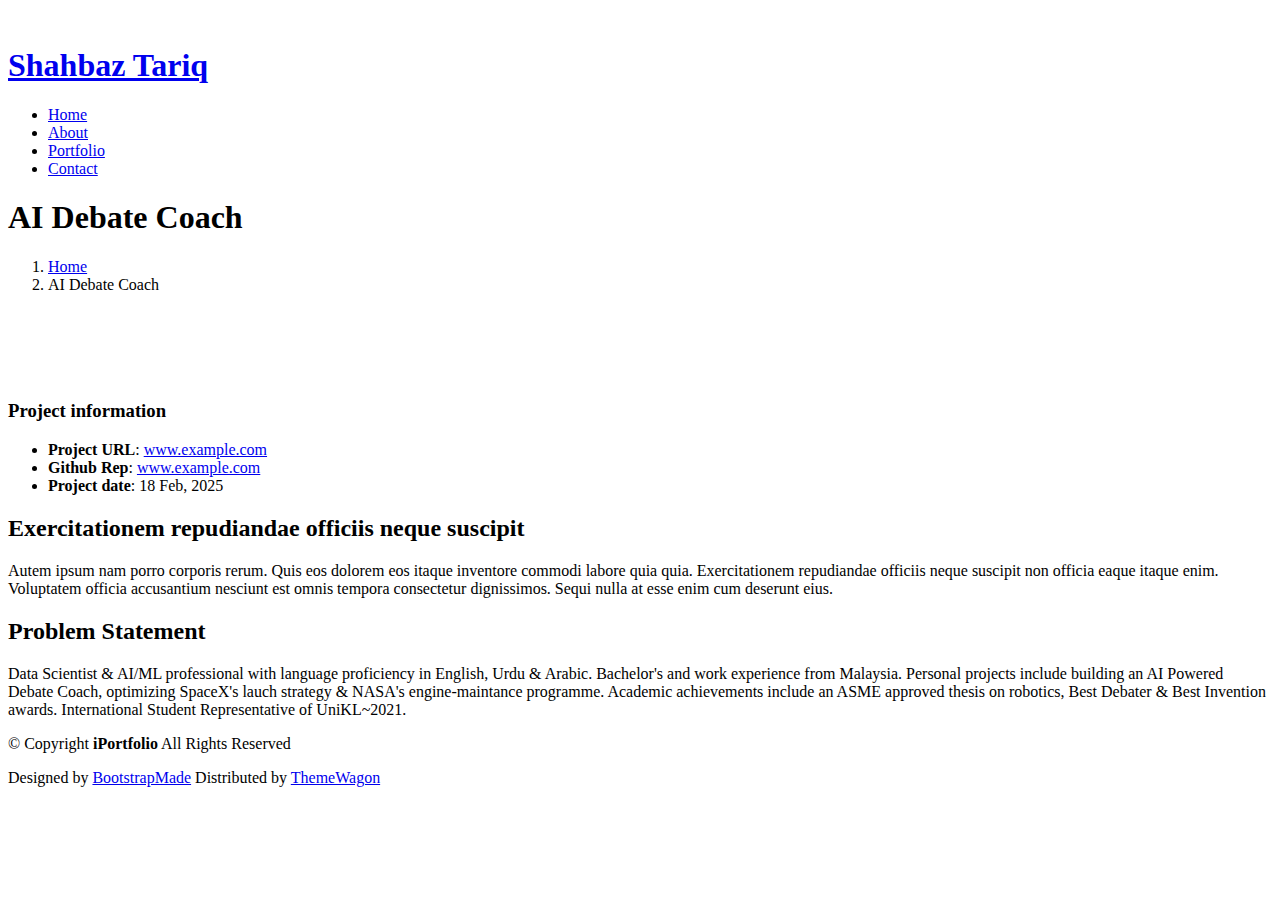
==== portfolio-details-ai-debate-coach.html @ 347a324b "Initial commit" ====
<!DOCTYPE html>
<html lang="en">

<head>
  <meta charset="utf-8">
  <meta content="width=device-width, initial-scale=1.0" name="viewport">
  <title>Portfolio Details - iPortfolio Bootstrap Template</title>
  <meta content="" name="description">
  <meta content="" name="keywords">

  <!-- Favicons -->
  <link href="assets/img/favicon.png" rel="icon">
  <link href="assets/img/apple-touch-icon.png" rel="apple-touch-icon">

  <!-- Fonts -->
  <link href="https://fonts.googleapis.com" rel="preconnect">
  <link href="https://fonts.gstatic.com" rel="preconnect" crossorigin>
  <link href="https://fonts.googleapis.com/css2?family=Roboto:ital,wght@0,100;0,300;0,400;0,500;0,700;0,900;1,100;1,300;1,400;1,500;1,700;1,900&family=Poppins:ital,wght@0,100;0,200;0,300;0,400;0,500;0,600;0,700;0,800;0,900;1,100;1,200;1,300;1,400;1,500;1,600;1,700;1,800;1,900&family=Raleway:ital,wght@0,100;0,200;0,300;0,400;0,500;0,600;0,700;0,800;0,900;1,100;1,200;1,300;1,400;1,500;1,600;1,700;1,800;1,900&display=swap" rel="stylesheet">

  <!-- Vendor CSS Files -->
  <link href="assets/vendor/bootstrap/css/bootstrap.min.css" rel="stylesheet">
  <link href="assets/vendor/bootstrap-icons/bootstrap-icons.css" rel="stylesheet">
  <link href="assets/vendor/aos/aos.css" rel="stylesheet">
  <link href="assets/vendor/glightbox/css/glightbox.min.css" rel="stylesheet">
  <link href="assets/vendor/swiper/swiper-bundle.min.css" rel="stylesheet">

  <!-- Main CSS File -->
  <link href="assets/css/main.css" rel="stylesheet">

  <!-- =======================================================
  * Template Name: iPortfolio
  * Template URL: https://bootstrapmade.com/iportfolio-bootstrap-portfolio-websites-template/
  * Updated: Jun 29 2024 with Bootstrap v5.3.3
  * Author: BootstrapMade.com
  * License: https://bootstrapmade.com/license/
  ======================================================== -->
</head>

<body class="portfolio-details-page">

  <header id="header" class="header dark-background d-flex flex-column">
    <i class="header-toggle d-xl-none bi bi-list"></i>

    <div class="profile-img">
      <img src="assets/img/my-profile-img.jpg" alt="" class="img-fluid rounded-circle">
    </div>

    <a href="index.html" class="logo d-flex align-items-center justify-content-center">
      <!-- Uncomment the line below if you also wish to use an image logo -->
      <!-- <img src="assets/img/logo.png" alt=""> -->
      <h1 class="sitename">Shahbaz Tariq</h1>
    </a>

    <div class="social-links text-center">
      <a href="#" class="twitter"><i class="bi bi-twitter-x"></i></a>
      <a href="#" class="facebook"><i class="bi bi-facebook"></i></a>
      <a href="#" class="instagram"><i class="bi bi-instagram"></i></a>
      <a href="#" class="google-plus"><i class="bi bi-skype"></i></a>
      <a href="#" class="linkedin"><i class="bi bi-linkedin"></i></a>
    </div>

    <nav id="navmenu" class="navmenu">
      <ul>
        <li><a href="#hero"><i class="bi bi-house navicon"></i>Home</a></li>
        <li><a href="#about"><i class="bi bi-person navicon"></i> About</a></li>
        <li><a href="#portfolio"><i class="bi bi-images navicon"></i> Portfolio</a></li>
        <li><a href="#contact"><i class="bi bi-envelope navicon"></i> Contact</a></li>
      </ul>
    </nav>

  </header>

  <main class="main">

    <!-- Page Title -->
    <div class="page-title dark-background">
      <div class="container d-lg-flex justify-content-between align-items-center">
        <h1 class="mb-2 mb-lg-0">AI Debate Coach</h1>
        <nav class="breadcrumbs">
          <ol>
            <li><a href="index.html">Home</a></li>
            <li class="current">AI Debate Coach</li>
          </ol>
        </nav>
      </div>
    </div><!-- End Page Title -->

    <!-- Portfolio Details Section -->
    <section id="portfolio-details" class="portfolio-details section">

      <div class="container" data-aos="fade-up" data-aos-delay="100">

        <div class="row gy-4">

          <div class="col-lg-8">
            <div class="portfolio-details-slider swiper init-swiper">

              <script type="application/json" class="swiper-config">
                {
                  "loop": true,
                  "speed": 600,
                  "autoplay": {
                    "delay": 5000
                  },
                  "slidesPerView": "auto",
                  "pagination": {
                    "el": ".swiper-pagination",
                    "type": "bullets",
                    "clickable": true
                  }
                }
              </script>

              <div class="swiper-wrapper align-items-center">

                <div class="swiper-slide">
                  <img src="assets/img/portfolio/app-1.jpg" alt="">
                </div>

                <div class="swiper-slide">
                  <img src="assets/img/portfolio/product-1.jpg" alt="">
                </div>

                <div class="swiper-slide">
                  <img src="assets/img/portfolio/branding-1.jpg" alt="">
                </div>

                <div class="swiper-slide">
                  <img src="assets/img/portfolio/books-1.jpg" alt="">
                </div>

              </div>
              <div class="swiper-pagination"></div>
            </div>
          </div>

          <div class="col-lg-4">
            <div class="portfolio-info" data-aos="fade-up" data-aos-delay="200">
              <h3>Project information</h3>
              <ul>
                <li><strong>Project URL</strong>: <a href="#">www.example.com</a></li>
                <li><strong>Github Rep</strong>: <a href="#">www.example.com</a></li>
                <li><strong>Project date</strong>: 18 Feb, 2025</li>
                
              </ul>
            </div>
            <div class="portfolio-description" data-aos="fade-up" data-aos-delay="300">
              <h2>Exercitationem repudiandae officiis neque suscipit</h2>
              <p>
                Autem ipsum nam porro corporis rerum. Quis eos dolorem eos itaque inventore commodi labore quia quia. Exercitationem repudiandae officiis neque suscipit non officia eaque itaque enim. Voluptatem officia accusantium nesciunt est omnis tempora consectetur dignissimos. Sequi nulla at esse enim cum deserunt eius.
              </p>
            </div>
          </div>

        </div>

      </div>

    </section><!-- /Portfolio Details Section -->

    <section id="project details", class="project details section ">
      <div class="container section-title" data-aos="fade-up">
        <h2>Problem Statement</h2>
        <p>Data Scientist & AI/ML professional with language proficiency in English, Urdu & Arabic. Bachelor's and work experience from Malaysia. Personal projects include building an AI Powered Debate Coach, optimizing SpaceX's lauch strategy & NASA's engine-maintance programme. Academic achievements include an ASME approved thesis on robotics, Best Debater & Best Invention awards. International Student Representative of UniKL~2021.</p>
      </div><!-- End Section Title -->




    </section>



  </main>

  <footer id="footer" class="footer position-relative light-background">

    <div class="container">
      <div class="copyright text-center ">
        <p>© <span>Copyright</span> <strong class="px-1 sitename">iPortfolio</strong> <span>All Rights Reserved</span></p>
      </div>
      <div class="credits">
        <!-- All the links in the footer should remain intact. -->
        <!-- You can delete the links only if you've purchased the pro version. -->
        <!-- Licensing information: https://bootstrapmade.com/license/ -->
        <!-- Purchase the pro version with working PHP/AJAX contact form: [buy-url] -->
        Designed by <a href="https://bootstrapmade.com/">BootstrapMade</a> Distributed by <a href="https://themewagon.com">ThemeWagon</a>
      </div>
    </div>

  </footer>

  <!-- Scroll Top -->
  <a href="#" id="scroll-top" class="scroll-top d-flex align-items-center justify-content-center"><i class="bi bi-arrow-up-short"></i></a>

  <!-- Preloader -->
  <div id="preloader"></div>

  <!-- Vendor JS Files -->
  <script src="assets/vendor/bootstrap/js/bootstrap.bundle.min.js"></script>
  <script src="assets/vendor/php-email-form/validate.js"></script>
  <script src="assets/vendor/aos/aos.js"></script>
  <script src="assets/vendor/typed.js/typed.umd.js"></script>
  <script src="assets/vendor/purecounter/purecounter_vanilla.js"></script>
  <script src="assets/vendor/waypoints/noframework.waypoints.js"></script>
  <script src="assets/vendor/glightbox/js/glightbox.min.js"></script>
  <script src="assets/vendor/imagesloaded/imagesloaded.pkgd.min.js"></script>
  <script src="assets/vendor/isotope-layout/isotope.pkgd.min.js"></script>
  <script src="assets/vendor/swiper/swiper-bundle.min.js"></script>

  <!-- Main JS File -->
  <script src="assets/js/main.js"></script>

</body>

</html>
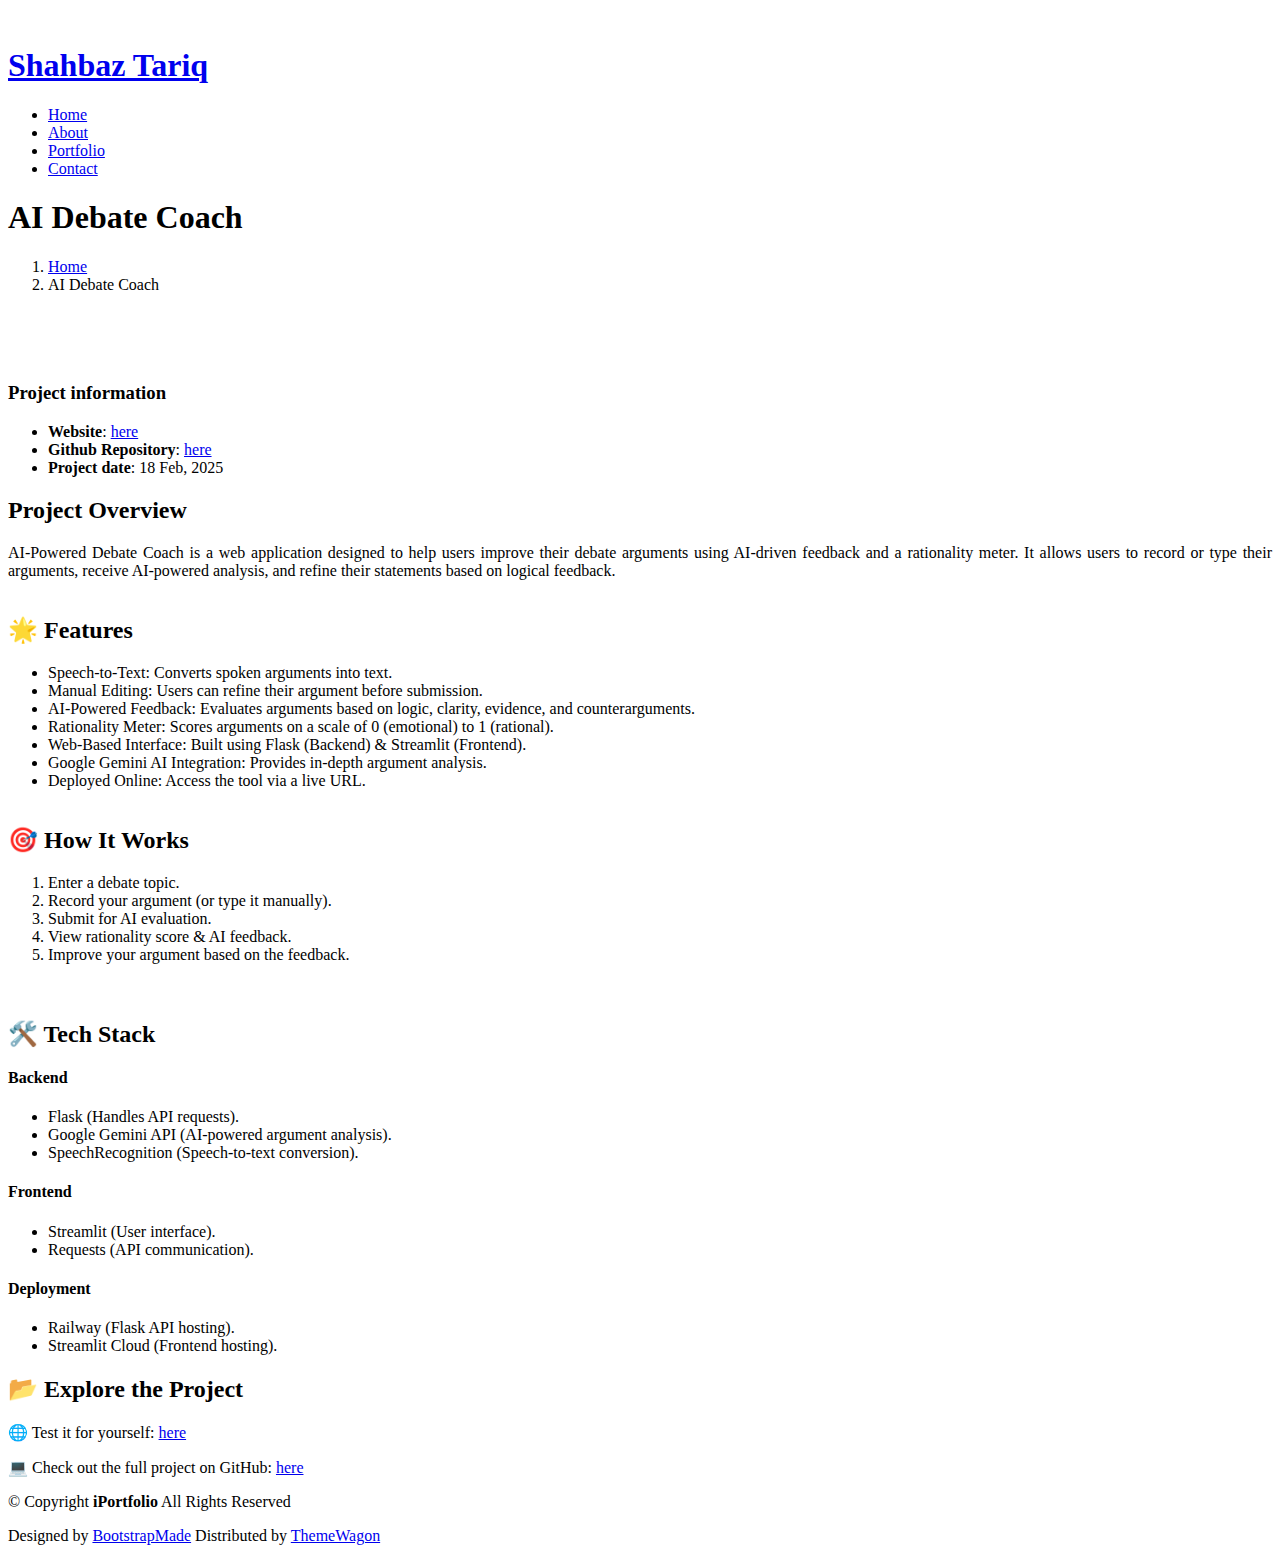
==== commit d9a3ada1: "add portfolio content" ====
--- a/portfolio-details-ai-debate-coach.html
+++ b/portfolio-details-ai-debate-coach.html
@@ -62,9 +62,9 @@
     <nav id="navmenu" class="navmenu">
       <ul>
         <li><a href="#hero"><i class="bi bi-house navicon"></i>Home</a></li>
-        <li><a href="#about"><i class="bi bi-person navicon"></i> About</a></li>
-        <li><a href="#portfolio"><i class="bi bi-images navicon"></i> Portfolio</a></li>
-        <li><a href="#contact"><i class="bi bi-envelope navicon"></i> Contact</a></li>
+        <li><a href="#about"><i class="bi bi-person navicon"></i>About</a></li>
+        <li><a href="#portfolio"><i class="bi bi-images navicon"></i>Portfolio</a></li>
+        <li><a href="#contact"><i class="bi bi-envelope navicon"></i>Contact</a></li>
       </ul>
     </nav>
 
@@ -114,21 +114,16 @@
               <div class="swiper-wrapper align-items-center">
 
                 <div class="swiper-slide">
-                  <img src="assets/img/portfolio/app-1.jpg" alt="">
+                  <img src="assets/img/ai debate coach/debating ai.png" alt="">
                 </div>
 
                 <div class="swiper-slide">
-                  <img src="assets/img/portfolio/product-1.jpg" alt="">
+                  <img src="assets/img/ai debate coach/debate ai.png" alt="">
                 </div>
 
                 <div class="swiper-slide">
-                  <img src="assets/img/portfolio/branding-1.jpg" alt="">
+                  <img src="assets/img/ai debate coach/Great ai debate.png" alt="">
                 </div>
-
-                <div class="swiper-slide">
-                  <img src="assets/img/portfolio/books-1.jpg" alt="">
-                </div>
-
               </div>
               <div class="swiper-pagination"></div>
             </div>
@@ -138,16 +133,16 @@
             <div class="portfolio-info" data-aos="fade-up" data-aos-delay="200">
               <h3>Project information</h3>
               <ul>
-                <li><strong>Project URL</strong>: <a href="#">www.example.com</a></li>
-                <li><strong>Github Rep</strong>: <a href="#">www.example.com</a></li>
+                <li><strong>Website</strong>: <a href="#">here</a></li>
+                <li><strong>Github Repository</strong>: <a href="https://github.com/STBreeze/AI-Debate-Coach.git">here</a></li>
                 <li><strong>Project date</strong>: 18 Feb, 2025</li>
                 
               </ul>
             </div>
             <div class="portfolio-description" data-aos="fade-up" data-aos-delay="300">
-              <h2>Exercitationem repudiandae officiis neque suscipit</h2>
-              <p>
-                Autem ipsum nam porro corporis rerum. Quis eos dolorem eos itaque inventore commodi labore quia quia. Exercitationem repudiandae officiis neque suscipit non officia eaque itaque enim. Voluptatem officia accusantium nesciunt est omnis tempora consectetur dignissimos. Sequi nulla at esse enim cum deserunt eius.
+              <h2>Project Overview</h2>
+              <p style="text-align: justify;">
+                AI-Powered Debate Coach is a web application designed to help users improve their debate arguments using AI-driven feedback and a rationality meter. It allows users to record or type their arguments, receive AI-powered analysis, and refine their statements based on logical feedback.
               </p>
             </div>
           </div>
@@ -160,16 +155,71 @@
 
     <section id="project details", class="project details section ">
       <div class="container section-title" data-aos="fade-up">
-        <h2>Problem Statement</h2>
-        <p>Data Scientist & AI/ML professional with language proficiency in English, Urdu & Arabic. Bachelor's and work experience from Malaysia. Personal projects include building an AI Powered Debate Coach, optimizing SpaceX's lauch strategy & NASA's engine-maintance programme. Academic achievements include an ASME approved thesis on robotics, Best Debater & Best Invention awards. International Student Representative of UniKL~2021.</p>
+        <img src="assets/img/ai debate coach/Project_Demo.png" alt="" style="display: block; margin: 0 auto; max-width: 90%; height: auto;">
+      </div>
+
+      <div class="container section-title" data-aos="fade-up">
+        <h2>🌟 Features</h2>
+        <ul class="emoji-ticks">
+          <li>Speech-to-Text: Converts spoken arguments into text.</li>
+          <li>Manual Editing: Users can refine their argument before submission.</li>
+          <li>AI-Powered Feedback: Evaluates arguments based on logic, clarity, evidence, and counterarguments.</li>
+          <li>Rationality Meter: Scores arguments on a scale of 0 (emotional) to 1 (rational).</li>
+          <li>Web-Based Interface: Built using Flask (Backend) & Streamlit (Frontend).</li>
+          <li>Google Gemini AI Integration: Provides in-depth argument analysis.</li>
+          <li>Deployed Online: Access the tool via a live URL.</li>
+        </ul>
+        
       </div><!-- End Section Title -->
 
-
-
-
+      <div class="container section-title" data-aos="fade-up">
+        <img src="assets/img/ai debate coach/Recording_Feature.png" alt="" style="display: block; margin: 0 auto; max-width: 90%; height: auto;">
+      </div>      
+
+      <div class="container section-title" data-aos="fade-up">
+        <h2>🎯 How It Works</h2>
+        <ol>
+          <li>Enter a debate topic.</li>
+          <li>Record your argument (or type it manually).</li>
+          <li>Submit for AI evaluation.</li>
+          <li>View rationality score & AI feedback.</li>
+          <li>Improve your argument based on the feedback.</li>
+        </ol>
+      </div><!-- End Section Title -->
+
+      <div class="container section-title" data-aos="fade-up">
+        <img src="assets/img/ai debate coach/Sample_Topic&Argument.png" alt="" style="display: block; margin: 0 auto; max-width: 90%; height: auto;">
+        <img src="assets/img/ai debate coach/AI_Feedback.png" alt="" style="display: block; margin: 0 auto; max-width: 90%; height: auto; margin-top: 10px;">
+        <img src="assets/img/ai debate coach/AI_Feedback_2.png" alt="" style="display: block; margin: 0 auto; max-width: 90%; height: auto; margin-top: 10px;">
+      </div>
+
+      <div class="container section-title" data-aos="fade-up">
+        <h2>🛠️ Tech Stack</h2>
+        <h4>Backend</h4>
+        <ul  class="emoji-ticks">
+          <li>Flask (Handles API requests).</li>
+          <li>Google Gemini API (AI-powered argument analysis).</li>
+          <li>SpeechRecognition (Speech-to-text conversion).</li>
+        </ul>
+        <h4>Frontend</h4>
+        <ul class="emoji-ticks">
+          <li>Streamlit (User interface).</li>
+          <li>Requests (API communication).</li>
+        </ul>
+        <h4>Deployment</h4>
+        <ul class="emoji-ticks">
+          <li>Railway (Flask API hosting).</li>
+          <li>Streamlit Cloud (Frontend hosting).</li>
+        </ul>
+      </div><!-- End Section Title -->
+
+      <!--Explore Project-->
+      <div class="container section-title" data-aos="fade-up">
+        <h2>📂 Explore the Project</h2>
+        <p>🌐 Test it for yourself: <a href="#">here</a></p>
+        <p>💻 Check out the full project on GitHub: <a href="https://github.com/STBreeze/AI-Debate-Coach.git">here</a></p>
+      </div> <!-- Explore Project End -->
     </section>
-
-
 
   </main>
 
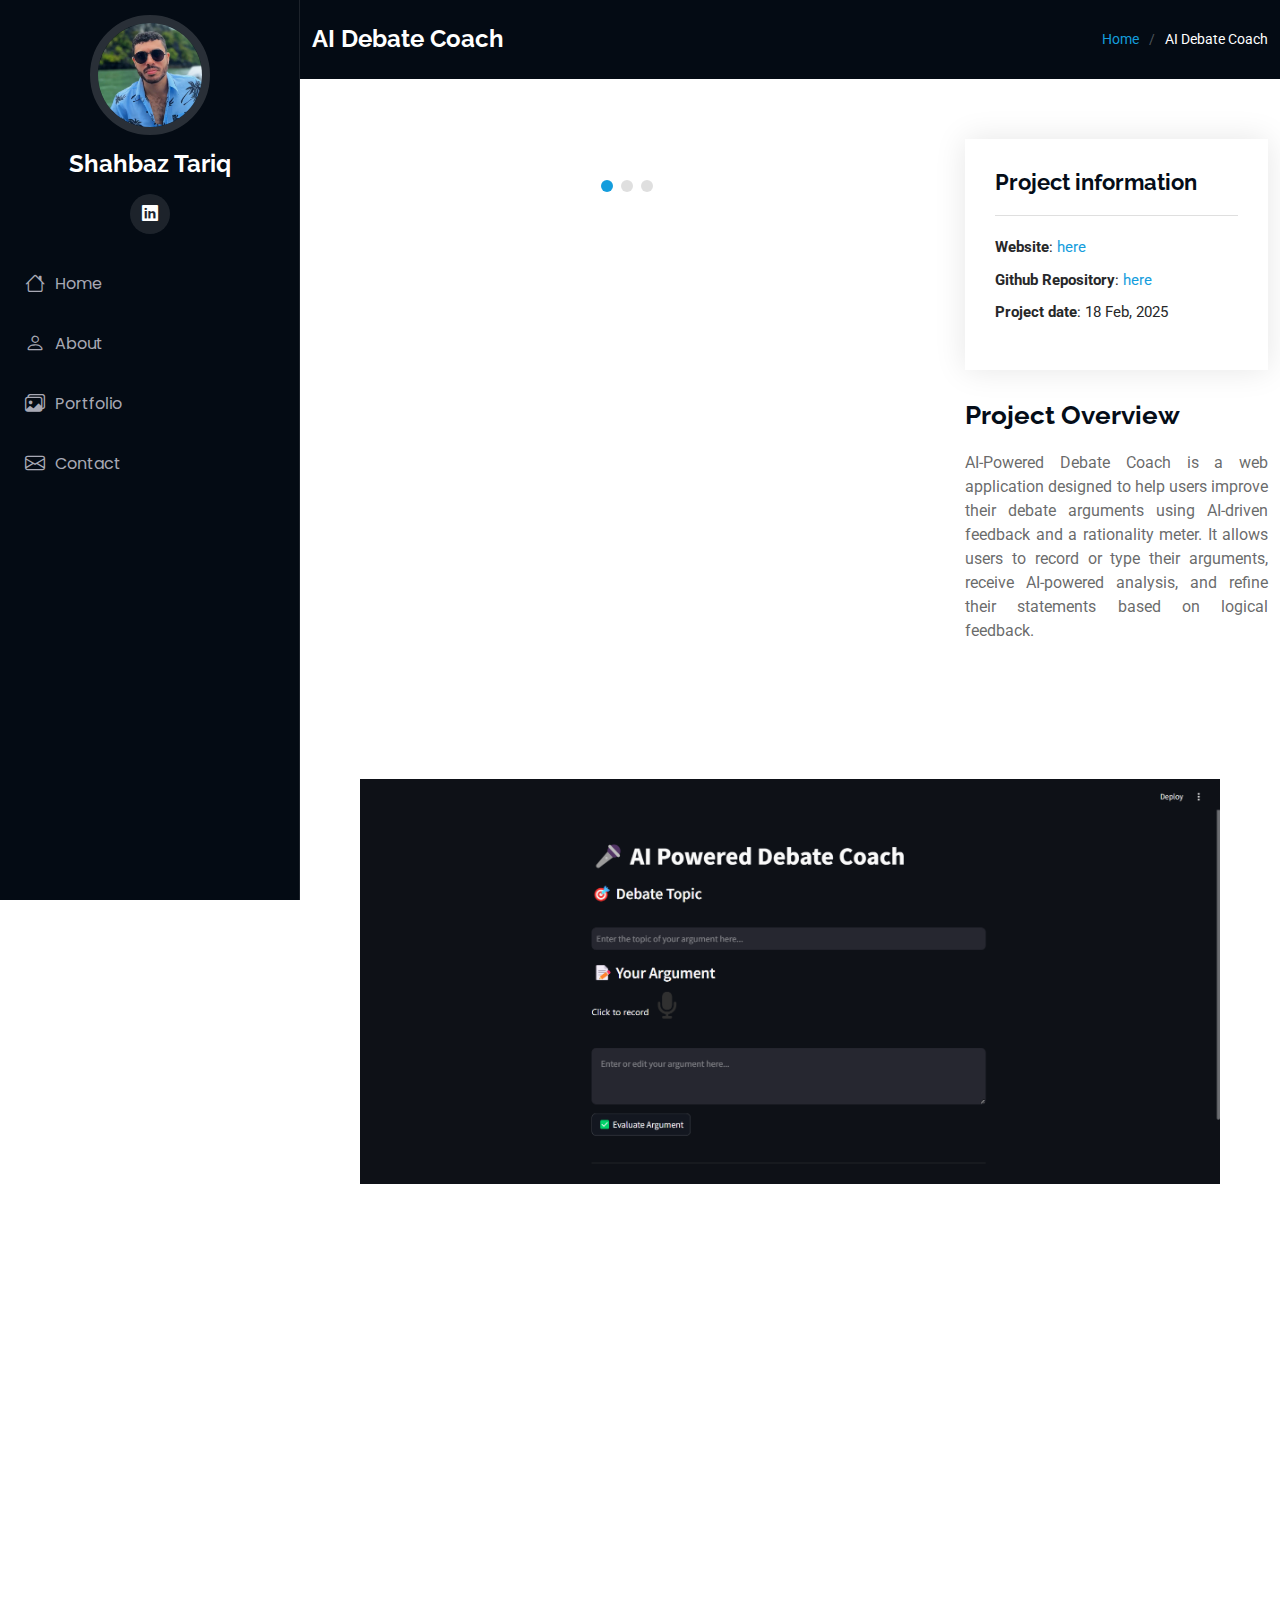
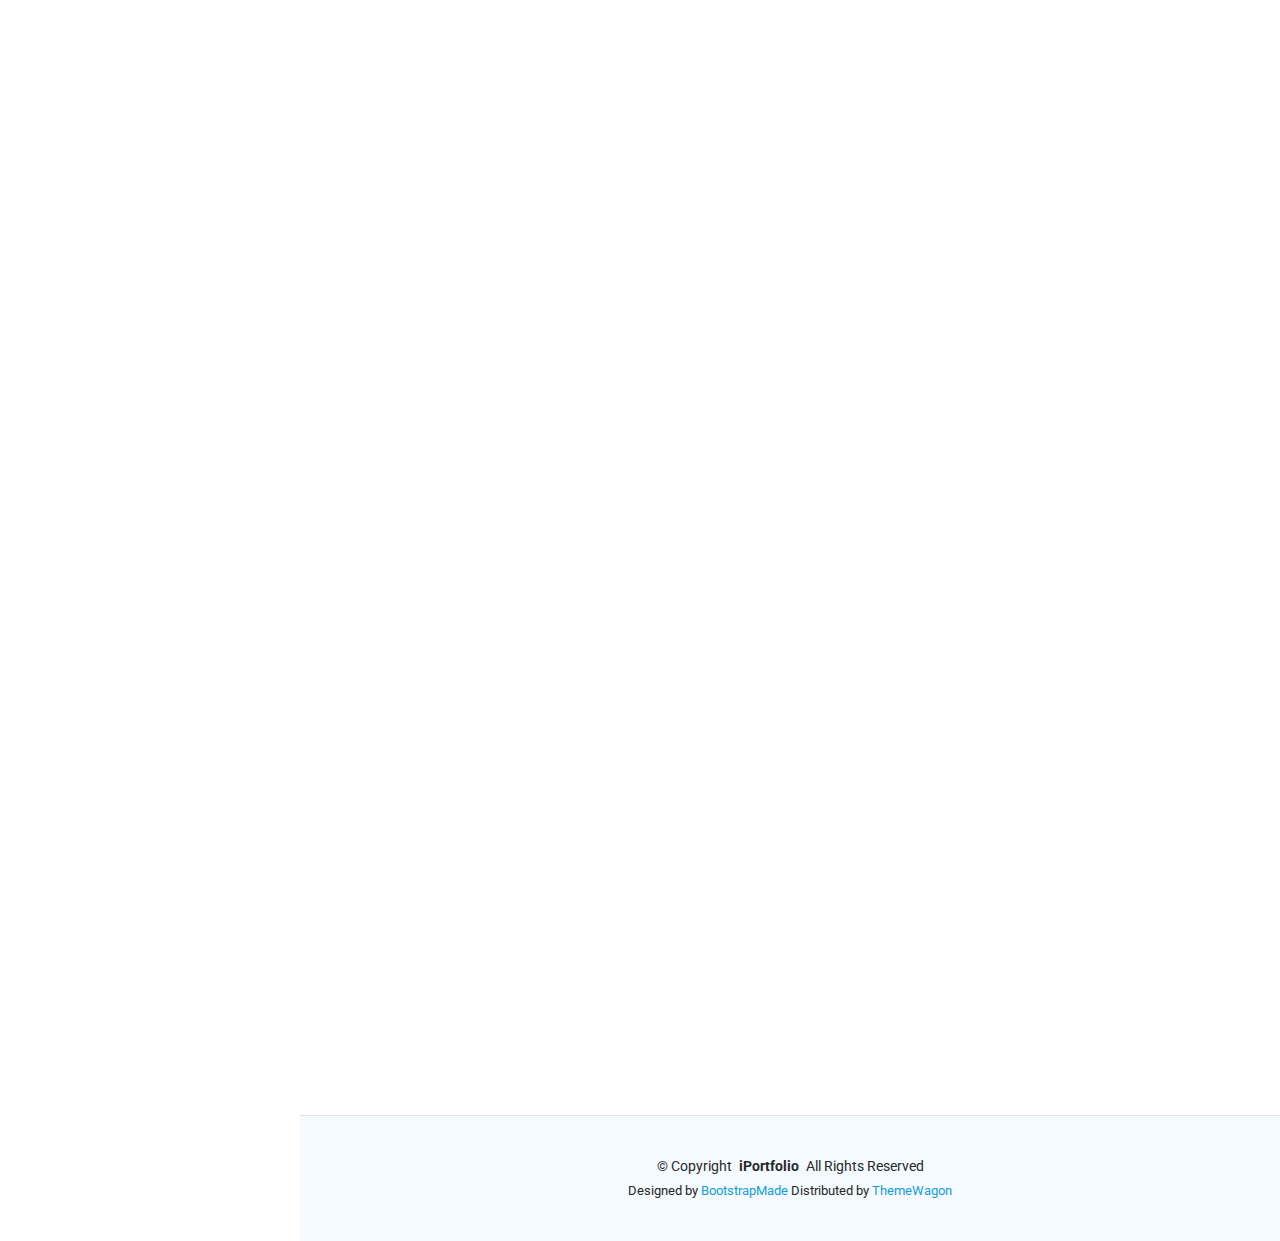
==== commit 3a8f4102: "deployment ready" ====
--- a/portfolio-details-ai-debate-coach.html
+++ b/portfolio-details-ai-debate-coach.html
@@ -42,7 +42,7 @@
     <i class="header-toggle d-xl-none bi bi-list"></i>
 
     <div class="profile-img">
-      <img src="assets/img/my-profile-img.jpg" alt="" class="img-fluid rounded-circle">
+      <img src="assets/img/my_dp.PNG" alt="" class="img-fluid rounded-circle">
     </div>
 
     <a href="index.html" class="logo d-flex align-items-center justify-content-center">
@@ -52,19 +52,15 @@
     </a>
 
     <div class="social-links text-center">
-      <a href="#" class="twitter"><i class="bi bi-twitter-x"></i></a>
-      <a href="#" class="facebook"><i class="bi bi-facebook"></i></a>
-      <a href="#" class="instagram"><i class="bi bi-instagram"></i></a>
-      <a href="#" class="google-plus"><i class="bi bi-skype"></i></a>
-      <a href="#" class="linkedin"><i class="bi bi-linkedin"></i></a>
+      <a href="https://linkedin.com/in/shahbazst" class="linkedin"><i class="bi bi-linkedin"></i></a>
     </div>
 
     <nav id="navmenu" class="navmenu">
       <ul>
-        <li><a href="#hero"><i class="bi bi-house navicon"></i>Home</a></li>
-        <li><a href="#about"><i class="bi bi-person navicon"></i>About</a></li>
-        <li><a href="#portfolio"><i class="bi bi-images navicon"></i>Portfolio</a></li>
-        <li><a href="#contact"><i class="bi bi-envelope navicon"></i>Contact</a></li>
+        <li><a href="index.html#hero"><i class="bi bi-house navicon"></i>Home</a></li>
+        <li><a href="index.html#about"><i class="bi bi-person navicon"></i>About</a></li>
+        <li><a href="index.html#portfolio"><i class="bi bi-images navicon"></i>Portfolio</a></li>
+        <li><a href="index.html#contact"><i class="bi bi-envelope navicon"></i>Contact</a></li>
       </ul>
     </nav>
 
@@ -85,7 +81,7 @@
       </div>
     </div><!-- End Page Title -->
 
-    <!-- Portfolio Details Section -->
+    <!--Portfolio Details Section-->
     <section id="portfolio-details" class="portfolio-details section">
 
       <div class="container" data-aos="fade-up" data-aos-delay="100">
@@ -151,9 +147,10 @@
 
       </div>
 
-    </section><!-- /Portfolio Details Section -->
-
-    <section id="project details", class="project details section ">
+    </section><!-- Portfolio Details End -->
+
+    <!--Project Details-->
+    <section id="project details", class="project details section">
       <div class="container section-title" data-aos="fade-up">
         <img src="assets/img/ai debate coach/Project_Demo.png" alt="" style="display: block; margin: 0 auto; max-width: 90%; height: auto;">
       </div>
@@ -220,6 +217,7 @@
         <p>💻 Check out the full project on GitHub: <a href="https://github.com/STBreeze/AI-Debate-Coach.git">here</a></p>
       </div> <!-- Explore Project End -->
     </section>
+    <!--Project Details End-->
 
   </main>
 
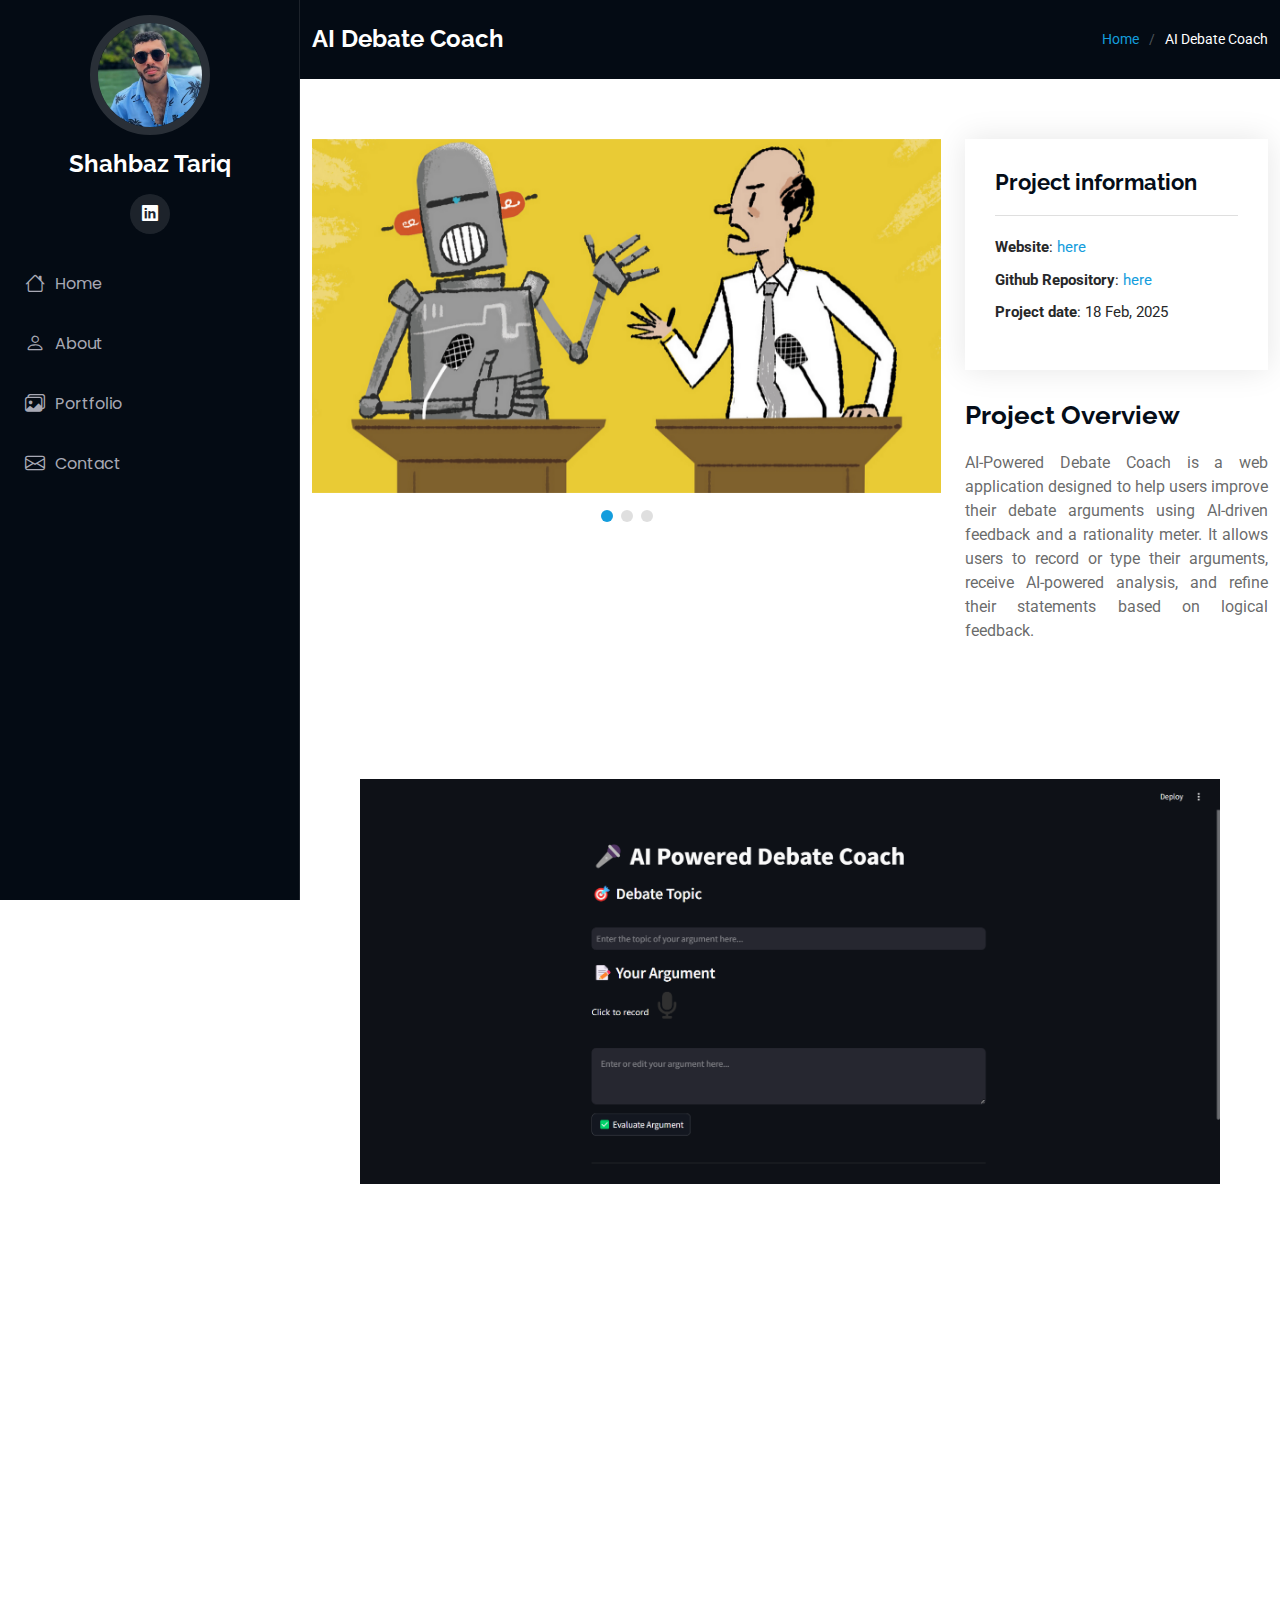
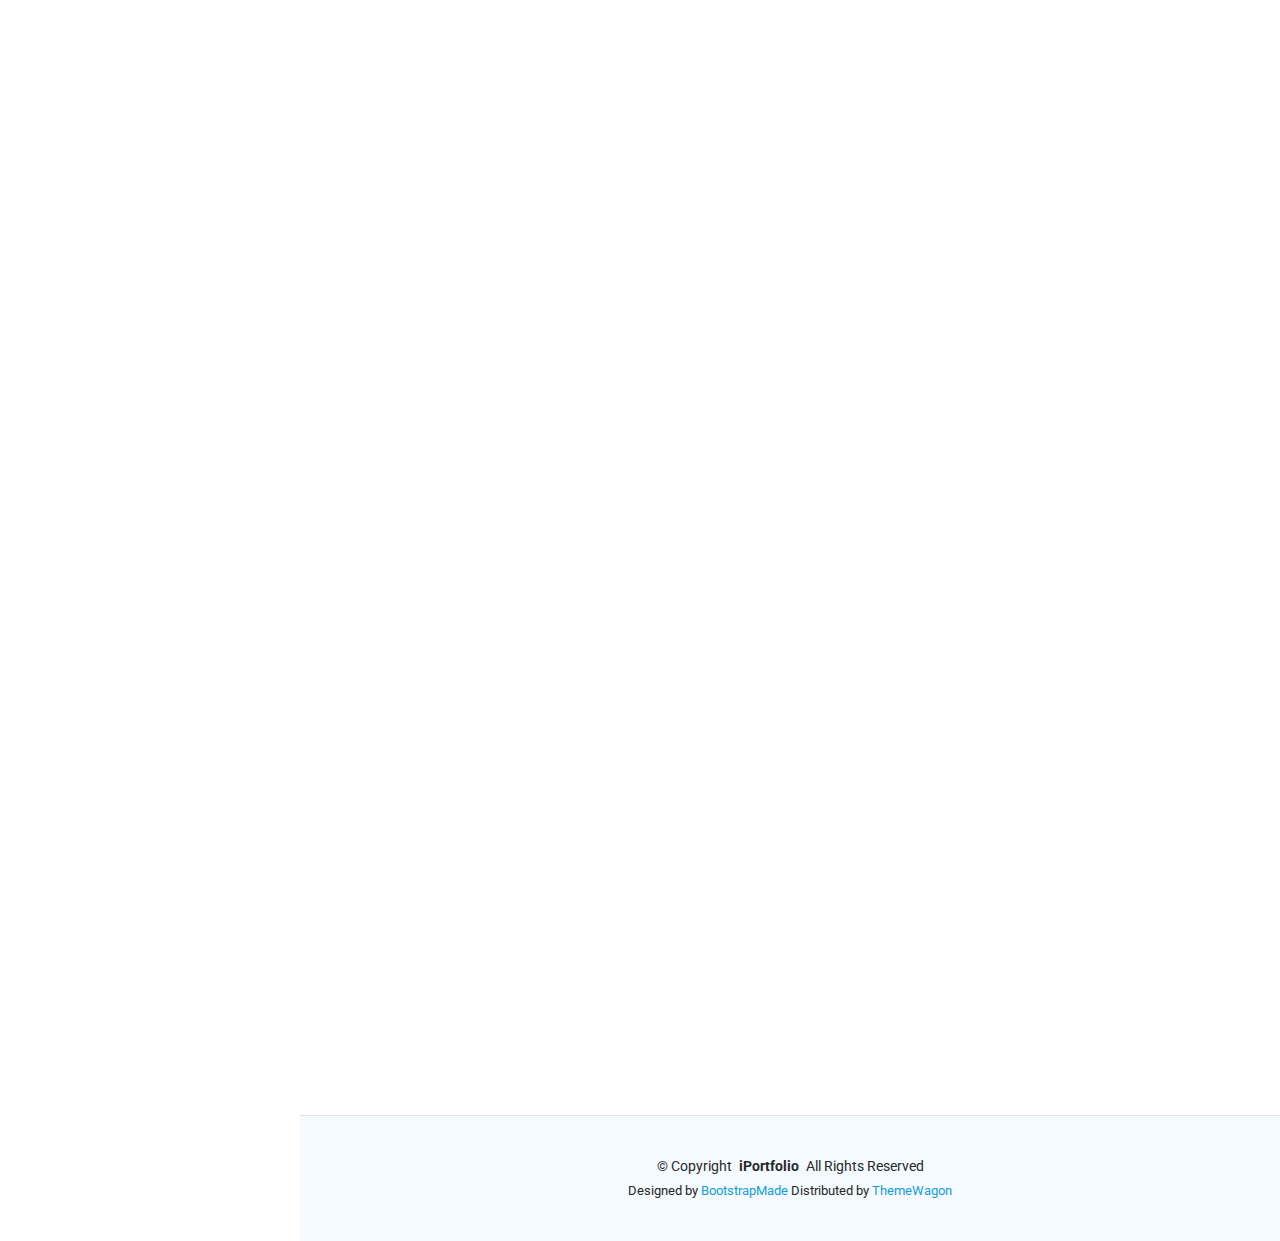
==== commit 164ef616: "fix ai debate coach slide images attempt_1" ====
--- a/portfolio-details-ai-debate-coach.html
+++ b/portfolio-details-ai-debate-coach.html
@@ -110,15 +110,15 @@
               <div class="swiper-wrapper align-items-center">
 
                 <div class="swiper-slide">
-                  <img src="assets/img/ai debate coach/debating ai.png" alt="">
+                  <img src="assets/img/ai debate coach/ai_1.PNG" alt="">
                 </div>
 
                 <div class="swiper-slide">
-                  <img src="assets/img/ai debate coach/debate ai.png" alt="">
+                  <img src="assets/img/ai debate coach/ai_2.JPG" alt="">
                 </div>
 
                 <div class="swiper-slide">
-                  <img src="assets/img/ai debate coach/Great ai debate.png" alt="">
+                  <img src="assets/img/ai debate coach/ai_3.JPG" alt="">
                 </div>
               </div>
               <div class="swiper-pagination"></div>
